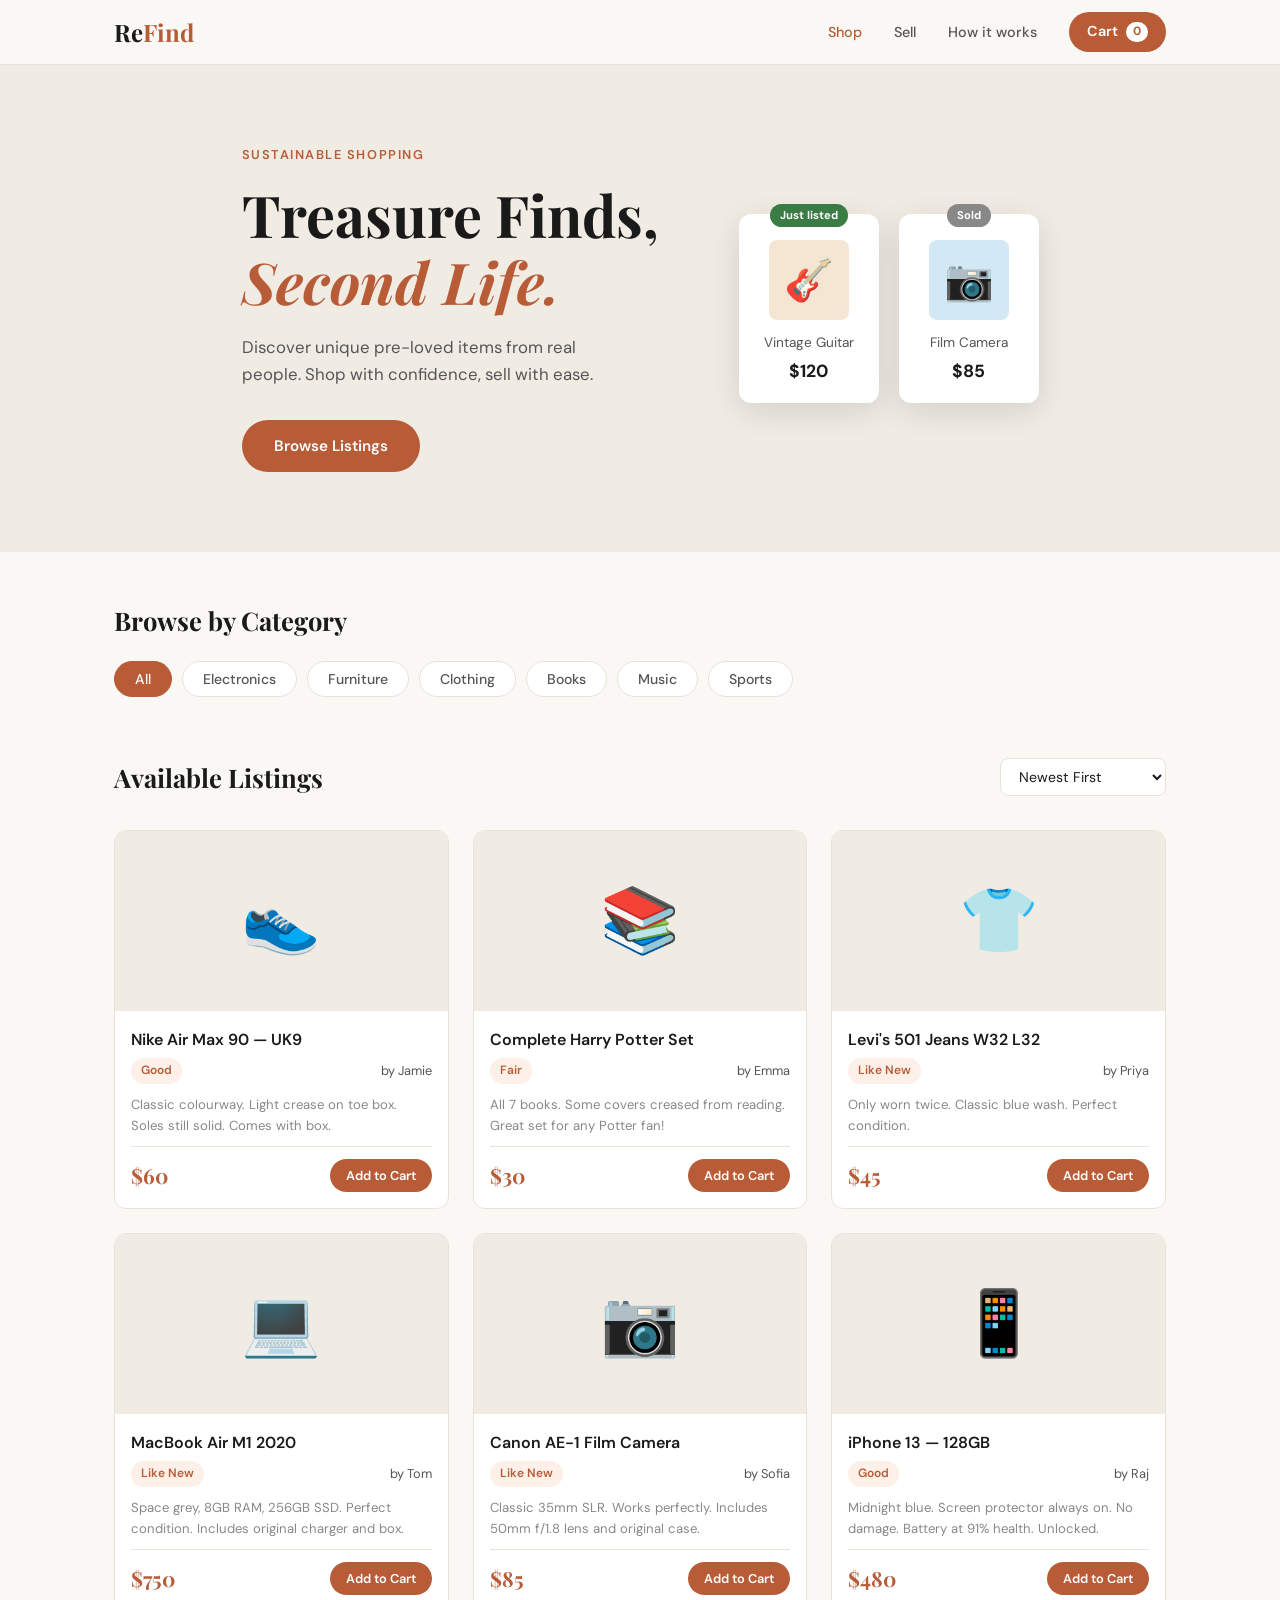
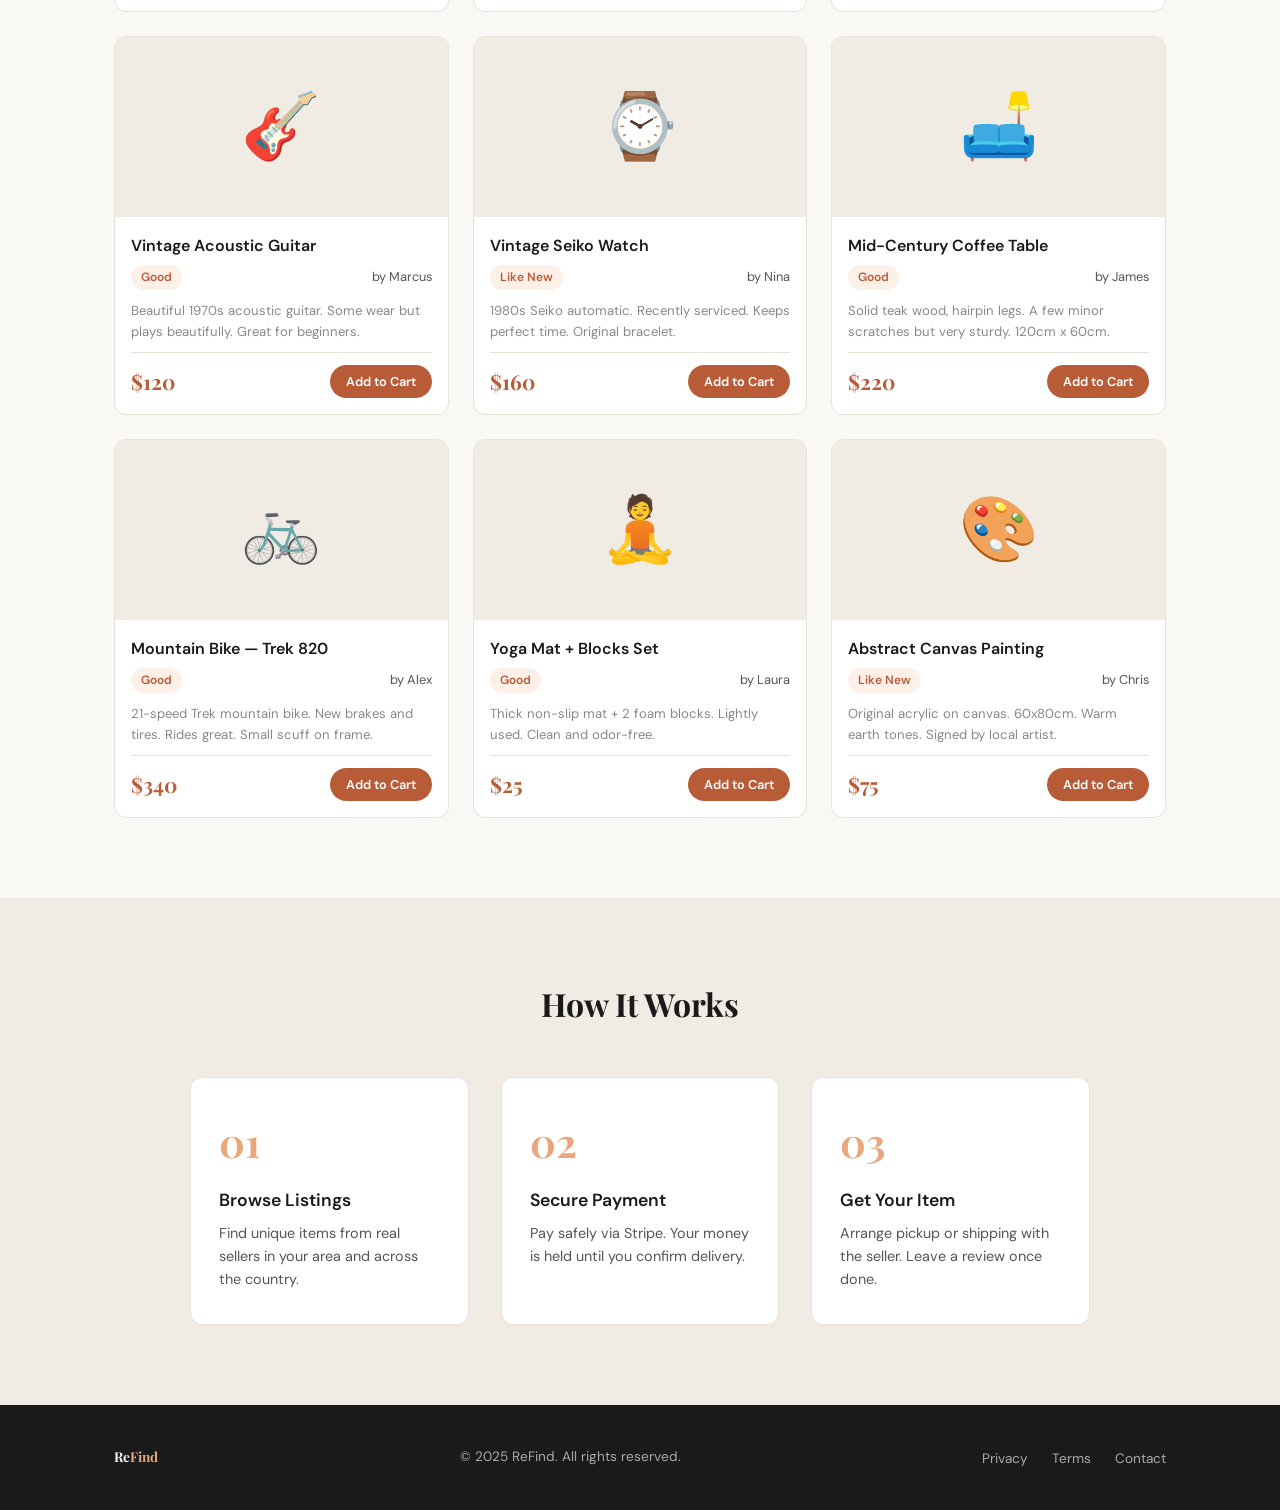
==== index.html @ bbf91122 "Add files via upload" ====
<!DOCTYPE html>
<html lang="en">
<head>
  <meta charset="UTF-8" />
  <meta name="viewport" content="width=device-width, initial-scale=1.0" />
  <title>ReFind — Buy & Sell Pre-Loved Items</title>
  <link rel="stylesheet" href="styles.css" />
  <link rel="preconnect" href="https://fonts.googleapis.com" />
  <link href="https://fonts.googleapis.com/css2?family=Playfair+Display:wght@400;600;700&family=DM+Sans:wght@300;400;500;600&display=swap" rel="stylesheet" />
</head>
<body>

<!-- NAVBAR -->
<nav class="navbar">
  <div class="nav-inner">
    <a href="index.html" class="logo">Re<span>Find</span></a>
    <ul class="nav-links">
      <li><a href="index.html" class="active">Shop</a></li>
      <li><a href="sell.html">Sell</a></li>
      <li><a href="#how">How it works</a></li>
      <li><a href="cart.html" class="cart-btn">Cart <span class="cart-count" id="navCartCount">0</span></a></li>
    </ul>
  </div>
</nav>

<!-- HERO -->
<section class="hero">
  <div class="hero-text">
    <p class="hero-tag">Sustainable Shopping</p>
    <h1>Treasure Finds,<br/><em>Second Life.</em></h1>
    <p class="hero-sub">Discover unique pre-loved items from real people. Shop with confidence, sell with ease.</p>
    <a href="#listings" class="btn-primary">Browse Listings</a>
  </div>
  <div class="hero-image">
    <div class="hero-card floating">
      <div class="hero-badge">Just listed</div>
      <div class="hero-item-img" style="background:#f5e6d3;">🎸</div>
      <p>Vintage Guitar</p>
      <strong>$120</strong>
    </div>
    <div class="hero-card floating delay">
      <div class="hero-badge sold">Sold</div>
      <div class="hero-item-img" style="background:#d3e8f5;">📷</div>
      <p>Film Camera</p>
      <strong>$85</strong>
    </div>
  </div>
</section>

<!-- CATEGORIES -->
<section class="categories">
  <div class="container">
    <h2>Browse by Category</h2>
    <div class="cat-grid">
      <button class="cat-pill active" data-cat="all">All</button>
      <button class="cat-pill" data-cat="electronics">Electronics</button>
      <button class="cat-pill" data-cat="furniture">Furniture</button>
      <button class="cat-pill" data-cat="clothing">Clothing</button>
      <button class="cat-pill" data-cat="books">Books</button>
      <button class="cat-pill" data-cat="music">Music</button>
      <button class="cat-pill" data-cat="sports">Sports</button>
    </div>
  </div>
</section>

<!-- LISTINGS -->
<section class="listings" id="listings">
  <div class="container">
    <div class="listings-header">
      <h2>Available Listings</h2>
      <select id="sortSelect" class="sort-select">
        <option value="newest">Newest First</option>
        <option value="price-low">Price: Low to High</option>
        <option value="price-high">Price: High to Low</option>
      </select>
    </div>
    <div class="listings-grid" id="listingsGrid"></div>
  </div>
</section>

<!-- HOW IT WORKS -->
<section class="how" id="how">
  <div class="container">
    <h2>How It Works</h2>
    <div class="steps-grid">
      <div class="step">
        <div class="step-num">01</div>
        <h3>Browse Listings</h3>
        <p>Find unique items from real sellers in your area and across the country.</p>
      </div>
      <div class="step">
        <div class="step-num">02</div>
        <h3>Secure Payment</h3>
        <p>Pay safely via Stripe. Your money is held until you confirm delivery.</p>
      </div>
      <div class="step">
        <div class="step-num">03</div>
        <h3>Get Your Item</h3>
        <p>Arrange pickup or shipping with the seller. Leave a review once done.</p>
      </div>
    </div>
  </div>
</section>

<!-- FOOTER -->
<footer>
  <div class="container footer-inner">
    <p class="logo">Re<span>Find</span></p>
    <p>&copy; 2025 ReFind. All rights reserved.</p>
    <ul>
      <li><a href="#">Privacy</a></li>
      <li><a href="#">Terms</a></li>
      <li><a href="#">Contact</a></li>
    </ul>
  </div>
</footer>

<script src="data.js"></script>
<script src="app.js"></script>
</body>
</html>
---- styles.css ----
/* ===== RESET & BASE ===== */
*, *::before, *::after { box-sizing: border-box; margin: 0; padding: 0; }

:root {
  --bg: #faf8f4;
  --bg2: #fff;
  --text: #1a1a1a;
  --text2: #555;
  --accent: #b85c38;
  --accent2: #e8a87c;
  --accent-light: #fdf0e8;
  --border: #e8e2d9;
  --card-bg: #ffffff;
  --nav-bg: rgba(250,248,244,0.96);
  --hero-bg: #f0ebe3;
  --step-num: #b85c38;
  --green: #3a7d44;
  --font-display: 'Playfair Display', Georgia, serif;
  --font-body: 'DM Sans', system-ui, sans-serif;
  --radius: 12px;
  --radius-sm: 8px;
  --shadow: 0 4px 24px rgba(0,0,0,0.07);
  --shadow-hover: 0 8px 32px rgba(0,0,0,0.12);
}

body {
  font-family: var(--font-body);
  background: var(--bg);
  color: var(--text);
  line-height: 1.6;
  font-size: 16px;
}

a { color: inherit; text-decoration: none; }
ul { list-style: none; }
img { display: block; max-width: 100%; }
.container { max-width: 1100px; margin: 0 auto; padding: 0 24px; }
.hidden { display: none !important; }

/* ===== NAVBAR ===== */
.navbar {
  position: sticky;
  top: 0;
  z-index: 100;
  background: var(--nav-bg);
  backdrop-filter: blur(10px);
  border-bottom: 1px solid var(--border);
}

.nav-inner {
  max-width: 1100px;
  margin: 0 auto;
  padding: 0 24px;
  display: flex;
  align-items: center;
  justify-content: space-between;
  height: 64px;
}

.logo {
  font-family: var(--font-display);
  font-size: 1.5rem;
  font-weight: 700;
  color: var(--text);
}

.logo span { color: var(--accent); }

.nav-links {
  display: flex;
  align-items: center;
  gap: 32px;
}

.nav-links a {
  font-size: 0.9rem;
  font-weight: 500;
  color: var(--text2);
  transition: color 0.2s;
}

.nav-links a:hover,
.nav-links a.active { color: var(--accent); }

.cart-btn {
  display: flex;
  align-items: center;
  gap: 8px;
  background: var(--accent);
  color: #fff !important;
  padding: 8px 18px;
  border-radius: 100px;
  font-weight: 600 !important;
  transition: background 0.2s, transform 0.15s;
}

.cart-btn:hover { background: #9a4a2c; transform: translateY(-1px); }

.cart-count {
  background: #fff;
  color: var(--accent);
  border-radius: 100px;
  padding: 0 7px;
  font-size: 0.75rem;
  font-weight: 700;
  min-width: 20px;
  text-align: center;
}

/* ===== HERO ===== */
.hero {
  background: var(--hero-bg);
  padding: 80px 24px;
  display: flex;
  align-items: center;
  justify-content: center;
  gap: 80px;
  flex-wrap: wrap;
}

.hero-text { max-width: 480px; }

.hero-tag {
  font-size: 0.8rem;
  font-weight: 600;
  letter-spacing: 0.12em;
  text-transform: uppercase;
  color: var(--accent);
  margin-bottom: 16px;
}

.hero-text h1 {
  font-family: var(--font-display);
  font-size: clamp(2.4rem, 5vw, 3.6rem);
  font-weight: 700;
  line-height: 1.15;
  color: var(--text);
  margin-bottom: 20px;
}

.hero-text h1 em {
  font-style: italic;
  color: var(--accent);
}

.hero-sub {
  font-size: 1.05rem;
  color: var(--text2);
  margin-bottom: 32px;
  max-width: 380px;
}

.btn-primary {
  display: inline-block;
  background: var(--accent);
  color: #fff;
  padding: 14px 32px;
  border-radius: 100px;
  font-size: 0.95rem;
  font-weight: 600;
  border: none;
  cursor: pointer;
  transition: background 0.2s, transform 0.15s, box-shadow 0.2s;
}

.btn-primary:hover {
  background: #9a4a2c;
  transform: translateY(-2px);
  box-shadow: 0 6px 20px rgba(184,92,56,0.35);
}

.btn-full { width: 100%; text-align: center; }

/* Hero floating cards */
.hero-image {
  display: flex;
  gap: 20px;
  align-items: flex-end;
}

.hero-card {
  background: #fff;
  border-radius: var(--radius);
  padding: 18px;
  box-shadow: var(--shadow-hover);
  min-width: 140px;
  text-align: center;
  position: relative;
}

.hero-badge {
  position: absolute;
  top: -10px;
  left: 50%;
  transform: translateX(-50%);
  background: var(--green);
  color: #fff;
  font-size: 0.7rem;
  font-weight: 700;
  padding: 3px 10px;
  border-radius: 100px;
  white-space: nowrap;
}

.hero-badge.sold { background: #888; }

.hero-item-img {
  width: 80px;
  height: 80px;
  border-radius: var(--radius-sm);
  display: flex;
  align-items: center;
  justify-content: center;
  font-size: 2.5rem;
  margin: 8px auto 12px;
}

.hero-card p { font-size: 0.85rem; color: var(--text2); margin-bottom: 4px; }
.hero-card strong { font-size: 1.1rem; color: var(--text); }

@keyframes float {
  0%, 100% { transform: translateY(0); }
  50% { transform: translateY(-12px); }
}

.floating { animation: float 3.5s ease-in-out infinite; }
.delay { animation-delay: 0.8s; }

/* ===== CATEGORIES ===== */
.categories {
  padding: 48px 0 20px;
}

.categories h2 {
  font-family: var(--font-display);
  font-size: 1.6rem;
  margin-bottom: 20px;
}

.cat-grid {
  display: flex;
  flex-wrap: wrap;
  gap: 10px;
}

.cat-pill {
  background: var(--bg2);
  border: 1.5px solid var(--border);
  color: var(--text2);
  padding: 8px 20px;
  border-radius: 100px;
  font-family: var(--font-body);
  font-size: 0.88rem;
  font-weight: 500;
  cursor: pointer;
  transition: all 0.2s;
}

.cat-pill:hover {
  border-color: var(--accent);
  color: var(--accent);
}

.cat-pill.active {
  background: var(--accent);
  border-color: var(--accent);
  color: #fff;
}

/* ===== LISTINGS ===== */
.listings { padding: 40px 0 80px; }

.listings-header {
  display: flex;
  align-items: center;
  justify-content: space-between;
  margin-bottom: 32px;
  flex-wrap: wrap;
  gap: 12px;
}

.listings-header h2 {
  font-family: var(--font-display);
  font-size: 1.6rem;
}

.sort-select {
  font-family: var(--font-body);
  font-size: 0.88rem;
  padding: 8px 14px;
  border: 1.5px solid var(--border);
  border-radius: var(--radius-sm);
  background: var(--bg2);
  color: var(--text);
  cursor: pointer;
}

.listings-grid {
  display: grid;
  grid-template-columns: repeat(auto-fill, minmax(260px, 1fr));
  gap: 24px;
}

/* Item Card */
.item-card {
  background: var(--card-bg);
  border-radius: var(--radius);
  border: 1px solid var(--border);
  overflow: hidden;
  transition: transform 0.2s, box-shadow 0.2s;
  cursor: pointer;
}

.item-card:hover {
  transform: translateY(-4px);
  box-shadow: var(--shadow-hover);
}

.item-card-img {
  width: 100%;
  height: 180px;
  display: flex;
  align-items: center;
  justify-content: center;
  font-size: 4rem;
  background: var(--hero-bg);
}

.item-card-body { padding: 16px; }
.item-card-body h3 { font-size: 1rem; font-weight: 600; margin-bottom: 6px; }
.item-card-meta {
  display: flex;
  justify-content: space-between;
  align-items: center;
  margin-bottom: 10px;
}

.item-condition {
  font-size: 0.75rem;
  background: var(--accent-light);
  color: var(--accent);
  padding: 3px 10px;
  border-radius: 100px;
  font-weight: 600;
}

.item-seller { font-size: 0.8rem; color: var(--text2); }

.item-card-footer {
  display: flex;
  align-items: center;
  justify-content: space-between;
  padding-top: 12px;
  border-top: 1px solid var(--border);
}

.item-price {
  font-family: var(--font-display);
  font-size: 1.3rem;
  font-weight: 700;
  color: var(--accent);
}

.add-to-cart {
  background: var(--accent);
  color: #fff;
  border: none;
  padding: 8px 16px;
  border-radius: 100px;
  font-family: var(--font-body);
  font-size: 0.8rem;
  font-weight: 600;
  cursor: pointer;
  transition: background 0.2s, transform 0.15s;
}

.add-to-cart:hover { background: #9a4a2c; transform: scale(1.05); }
.add-to-cart:disabled { background: #aaa; cursor: default; transform: none; }

/* ===== HOW IT WORKS ===== */
.how {
  background: var(--hero-bg);
  padding: 80px 24px;
}

.how h2 {
  font-family: var(--font-display);
  font-size: 2rem;
  text-align: center;
  margin-bottom: 48px;
}

.steps-grid {
  display: grid;
  grid-template-columns: repeat(auto-fit, minmax(240px, 1fr));
  gap: 32px;
  max-width: 900px;
  margin: 0 auto;
}

.step {
  background: var(--bg2);
  padding: 32px 28px;
  border-radius: var(--radius);
  border: 1px solid var(--border);
}

.step-num {
  font-family: var(--font-display);
  font-size: 2.5rem;
  font-weight: 700;
  color: var(--accent2);
  margin-bottom: 12px;
}

.step h3 { font-size: 1.1rem; font-weight: 600; margin-bottom: 8px; }
.step p { font-size: 0.9rem; color: var(--text2); }

/* ===== PAGE HEADER ===== */
.page-header {
  background: var(--hero-bg);
  padding: 56px 24px 40px;
}

.page-header h1 {
  font-family: var(--font-display);
  font-size: 2.4rem;
  margin-bottom: 8px;
}

.page-header p { color: var(--text2); }

/* ===== SELL FORM ===== */
.sell-section { padding: 56px 0 80px; }

.sell-form, .sell-success {
  max-width: 640px;
  margin: 0 auto;
}

.form-group {
  margin-bottom: 20px;
}

.form-group label {
  display: block;
  font-size: 0.88rem;
  font-weight: 500;
  margin-bottom: 6px;
  color: var(--text2);
}

.form-group input,
.form-group select,
.form-group textarea {
  width: 100%;
  padding: 12px 14px;
  border: 1.5px solid var(--border);
  border-radius: var(--radius-sm);
  font-family: var(--font-body);
  font-size: 0.95rem;
  background: var(--bg2);
  color: var(--text);
  transition: border-color 0.2s;
}

.form-group input:focus,
.form-group select:focus,
.form-group textarea:focus {
  outline: none;
  border-color: var(--accent);
}

.form-row {
  display: grid;
  grid-template-columns: 1fr 1fr;
  gap: 20px;
}

.emoji-picker {
  display: flex;
  flex-wrap: wrap;
  gap: 10px;
}

.emoji-opt {
  width: 44px;
  height: 44px;
  display: flex;
  align-items: center;
  justify-content: center;
  font-size: 1.4rem;
  border: 2px solid var(--border);
  border-radius: var(--radius-sm);
  cursor: pointer;
  transition: all 0.15s;
}

.emoji-opt:hover { border-color: var(--accent); transform: scale(1.1); }
.emoji-opt.selected { border-color: var(--accent); background: var(--accent-light); }

.sell-success {
  text-align: center;
  padding: 60px 20px;
}

.success-icon {
  width: 72px;
  height: 72px;
  border-radius: 50%;
  background: var(--green);
  color: #fff;
  font-size: 2rem;
  display: flex;
  align-items: center;
  justify-content: center;
  margin: 0 auto 24px;
}

.sell-success h2 {
  font-family: var(--font-display);
  font-size: 2rem;
  margin-bottom: 12px;
}

.sell-success p { color: var(--text2); margin-bottom: 28px; }

/* ===== CART ===== */
.cart-section { padding: 48px 0 80px; }

.cart-layout {
  display: grid;
  grid-template-columns: 1fr 380px;
  gap: 40px;
  align-items: start;
}

.cart-items { display: flex; flex-direction: column; gap: 16px; }

.cart-item {
  background: var(--card-bg);
  border: 1px solid var(--border);
  border-radius: var(--radius);
  padding: 16px 20px;
  display: flex;
  align-items: center;
  gap: 16px;
}

.cart-item-icon {
  width: 64px;
  height: 64px;
  background: var(--hero-bg);
  border-radius: var(--radius-sm);
  display: flex;
  align-items: center;
  justify-content: center;
  font-size: 2rem;
  flex-shrink: 0;
}

.cart-item-info { flex: 1; }
.cart-item-info h4 { font-size: 1rem; font-weight: 600; margin-bottom: 4px; }
.cart-item-info p { font-size: 0.85rem; color: var(--text2); }

.cart-item-price {
  font-family: var(--font-display);
  font-size: 1.2rem;
  font-weight: 700;
  color: var(--accent);
}

.cart-remove {
  background: none;
  border: none;
  color: #aaa;
  font-size: 1.3rem;
  cursor: pointer;
  padding: 4px;
  transition: color 0.2s;
}

.cart-remove:hover { color: #c0392b; }

.empty-cart { padding: 60px; text-align: center; color: var(--text2); }

/* Order Summary */
.order-summary {
  background: var(--card-bg);
  border: 1px solid var(--border);
  border-radius: var(--radius);
  padding: 28px;
  position: sticky;
  top: 80px;
}

.order-summary h3 {
  font-family: var(--font-display);
  font-size: 1.3rem;
  margin-bottom: 20px;
}

.summary-row {
  display: flex;
  justify-content: space-between;
  font-size: 0.9rem;
  color: var(--text2);
  padding: 8px 0;
  border-bottom: 1px solid var(--border);
}

.summary-row.total {
  font-size: 1.1rem;
  font-weight: 700;
  color: var(--text);
  border-bottom: none;
  padding-top: 12px;
}

.checkout-form { margin-top: 24px; }
.checkout-form h3 {
  font-family: var(--font-display);
  font-size: 1.1rem;
  margin-bottom: 6px;
}

.secure-note {
  font-size: 0.8rem;
  color: var(--green);
  margin-bottom: 16px;
}

/* Stripe card element */
.stripe-card-box {
  padding: 12px 14px;
  border: 1.5px solid var(--border);
  border-radius: var(--radius-sm);
  background: var(--bg2);
  transition: border-color 0.2s;
}

.stripe-card-box.focused { border-color: var(--accent); }

.card-errors {
  color: #c0392b;
  font-size: 0.82rem;
  margin-top: 8px;
  min-height: 20px;
}

.demo-note {
  margin-top: 16px;
  font-size: 0.8rem;
  color: var(--text2);
  background: #fffde7;
  border: 1px solid #f0dc82;
  border-radius: var(--radius-sm);
  padding: 12px;
  line-height: 1.5;
}

.demo-note code {
  background: #f0f0f0;
  padding: 2px 6px;
  border-radius: 4px;
  font-family: monospace;
}

.empty-cart-msg {
  text-align: center;
  padding: 24px 0;
  color: var(--text2);
}

.empty-cart-msg p { margin-bottom: 16px; }

.pay-success {
  text-align: center;
  padding: 32px 0;
}

.pay-success .success-icon {
  margin: 0 auto 20px;
}

.pay-success h2 {
  font-family: var(--font-display);
  font-size: 1.6rem;
  margin-bottom: 8px;
}

.pay-success p { color: var(--text2); margin-bottom: 20px; }

/* ===== FOOTER ===== */
footer {
  background: var(--text);
  color: #eee;
  padding: 40px 24px;
}

.footer-inner {
  display: flex;
  align-items: center;
  justify-content: space-between;
  flex-wrap: wrap;
  gap: 16px;
}

.footer-inner .logo { color: #eee; }
.footer-inner .logo span { color: var(--accent2); }
.footer-inner p { font-size: 0.85rem; color: #aaa; }
.footer-inner ul { display: flex; gap: 24px; }
.footer-inner ul a { font-size: 0.85rem; color: #aaa; transition: color 0.2s; }
.footer-inner ul a:hover { color: var(--accent2); }

/* ===== RESPONSIVE ===== */
@media (max-width: 760px) {
  .cart-layout { grid-template-columns: 1fr; }
  .form-row { grid-template-columns: 1fr; }
  .hero { gap: 40px; }
  .hero-image { justify-content: center; }
  .nav-links { gap: 16px; }
  .nav-links li:not(:last-child) { display: none; }
}
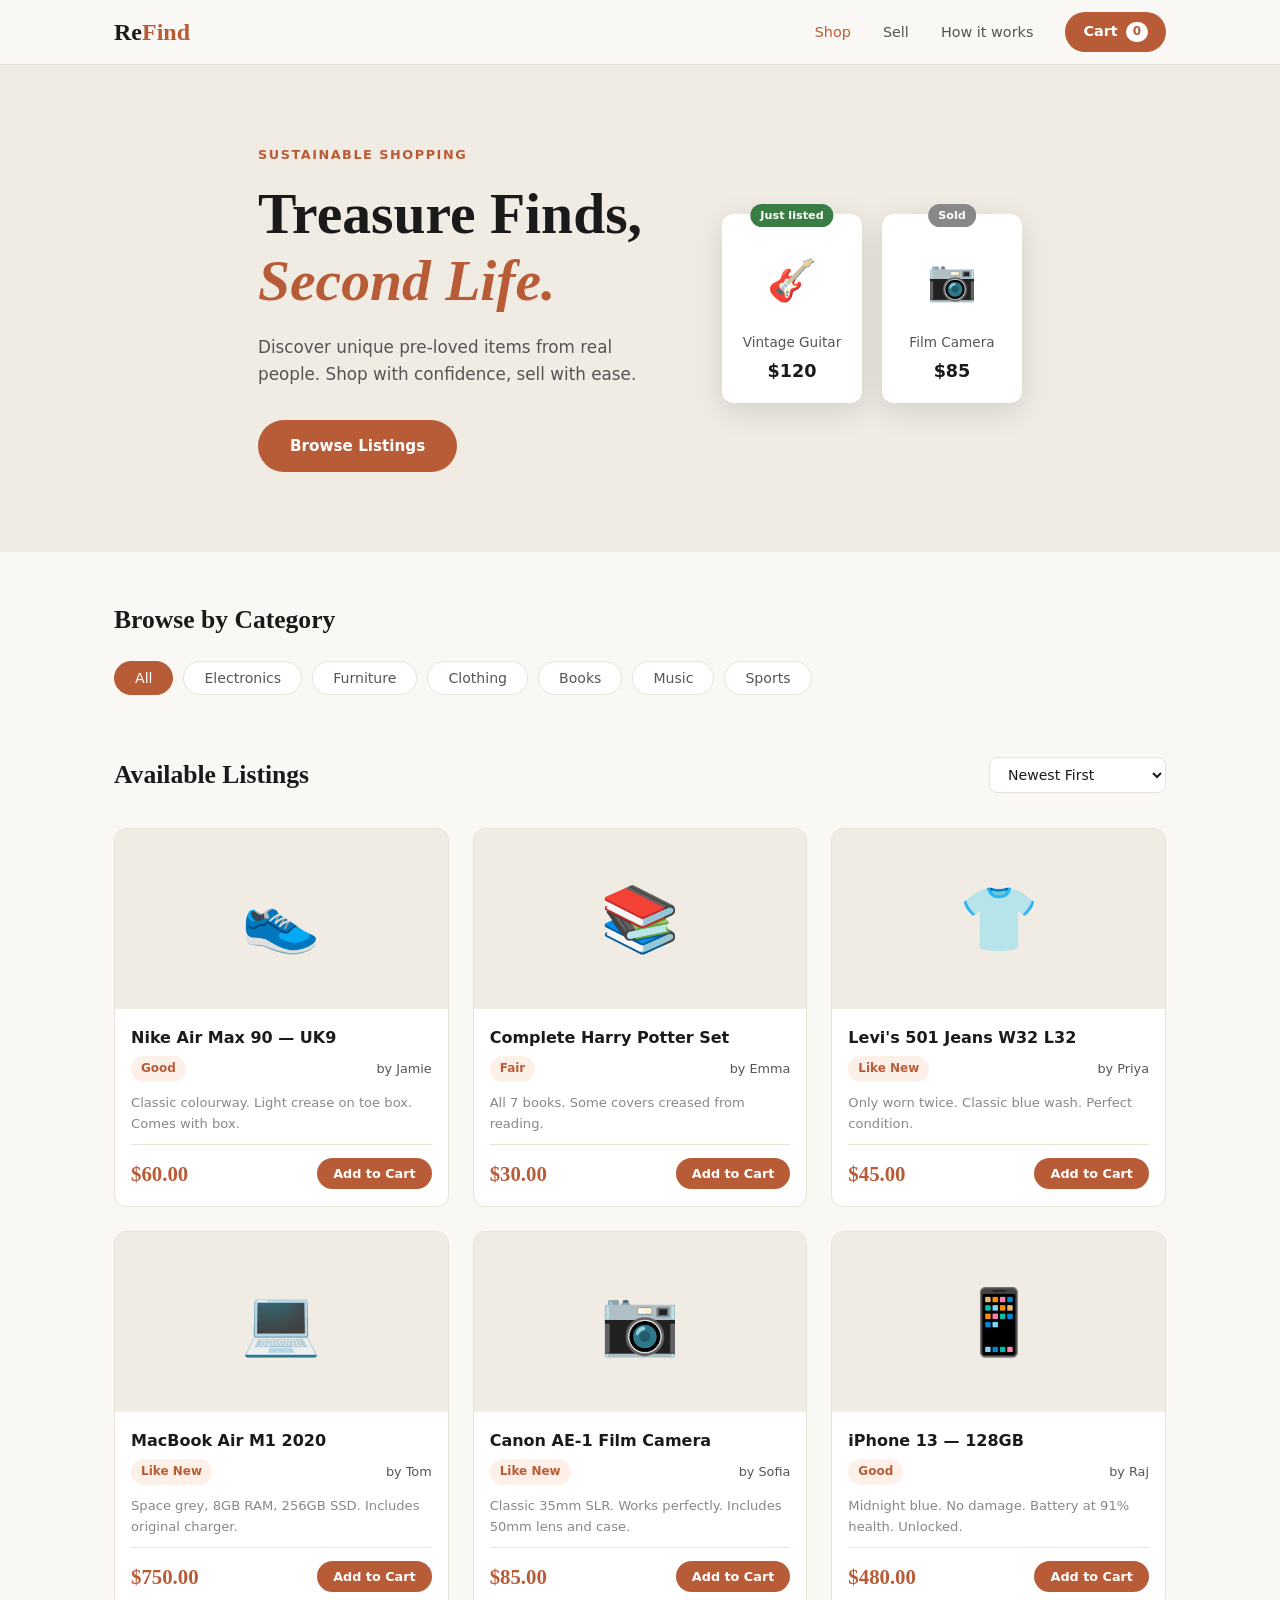
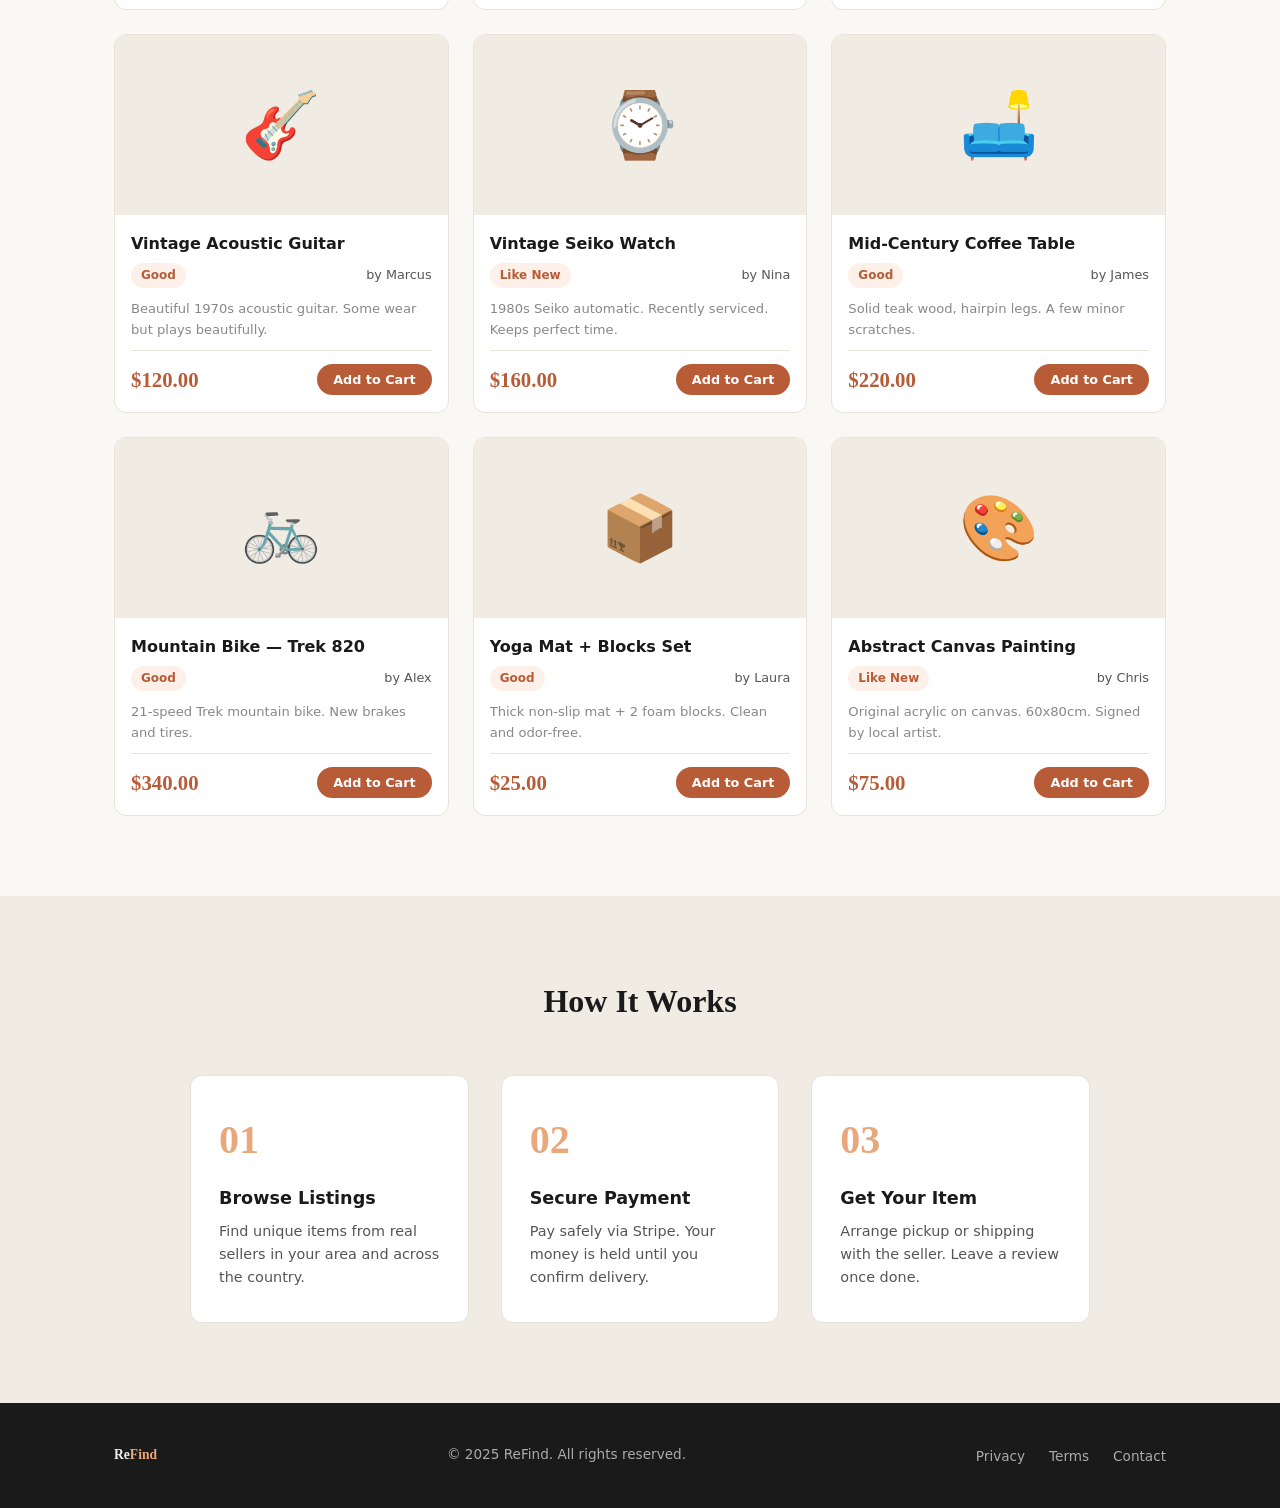
==== commit e7acc84e: "Add files via upload" ====
--- a/index.html
+++ b/index.html
@@ -3,14 +3,43 @@
 <head>
   <meta charset="UTF-8" />
   <meta name="viewport" content="width=device-width, initial-scale=1.0" />
-  <title>ReFind — Buy & Sell Pre-Loved Items</title>
+
+  <!--
+    [FIX-13] Content Security Policy
+    - default-src 'self'          → blocks all external resources by default
+    - script-src 'self' + Stripe  → only our scripts + Stripe.js allowed; no inline scripts
+    - style-src 'self' + Google   → only our stylesheet + Google Fonts
+    - font-src + connect-src      → Google Fonts files + Stripe API calls
+    - img-src 'self' data:        → no external image injection
+    - frame-src stripe.com        → Stripe uses iframes for the card element
+    - object-src 'none'           → blocks Flash/plugins entirely
+    - base-uri 'self'             → blocks <base> tag injection attacks
+  -->
+  <meta http-equiv="Content-Security-Policy" content="
+    default-src 'self';
+    script-src 'self' https://js.stripe.com;
+    style-src 'self' https://fonts.googleapis.com;
+    font-src https://fonts.gstatic.com;
+    connect-src https://api.stripe.com;
+    img-src 'self' data:;
+    frame-src https://js.stripe.com https://hooks.stripe.com;
+    object-src 'none';
+    base-uri 'self';
+  " />
+
+  <!-- [FIX-14] Prevent clickjacking -->
+  <meta http-equiv="X-Frame-Options" content="DENY" />
+  <!-- [FIX-15] Prevent MIME sniffing -->
+  <meta http-equiv="X-Content-Type-Options" content="nosniff" />
+
+  <title>ReFind — Buy &amp; Sell Pre-Loved Items</title>
   <link rel="stylesheet" href="styles.css" />
   <link rel="preconnect" href="https://fonts.googleapis.com" />
+  <link rel="preconnect" href="https://fonts.gstatic.com" crossorigin />
   <link href="https://fonts.googleapis.com/css2?family=Playfair+Display:wght@400;600;700&family=DM+Sans:wght@300;400;500;600&display=swap" rel="stylesheet" />
 </head>
 <body>
 
-<!-- NAVBAR -->
 <nav class="navbar">
   <div class="nav-inner">
     <a href="index.html" class="logo">Re<span>Find</span></a>
@@ -23,7 +52,6 @@
   </div>
 </nav>
 
-<!-- HERO -->
 <section class="hero">
   <div class="hero-text">
     <p class="hero-tag">Sustainable Shopping</p>
@@ -47,7 +75,6 @@
   </div>
 </section>
 
-<!-- CATEGORIES -->
 <section class="categories">
   <div class="container">
     <h2>Browse by Category</h2>
@@ -63,7 +90,6 @@
   </div>
 </section>
 
-<!-- LISTINGS -->
 <section class="listings" id="listings">
   <div class="container">
     <div class="listings-header">
@@ -78,7 +104,6 @@
   </div>
 </section>
 
-<!-- HOW IT WORKS -->
 <section class="how" id="how">
   <div class="container">
     <h2>How It Works</h2>
@@ -102,7 +127,6 @@
   </div>
 </section>
 
-<!-- FOOTER -->
 <footer>
   <div class="container footer-inner">
     <p class="logo">Re<span>Find</span></p>
